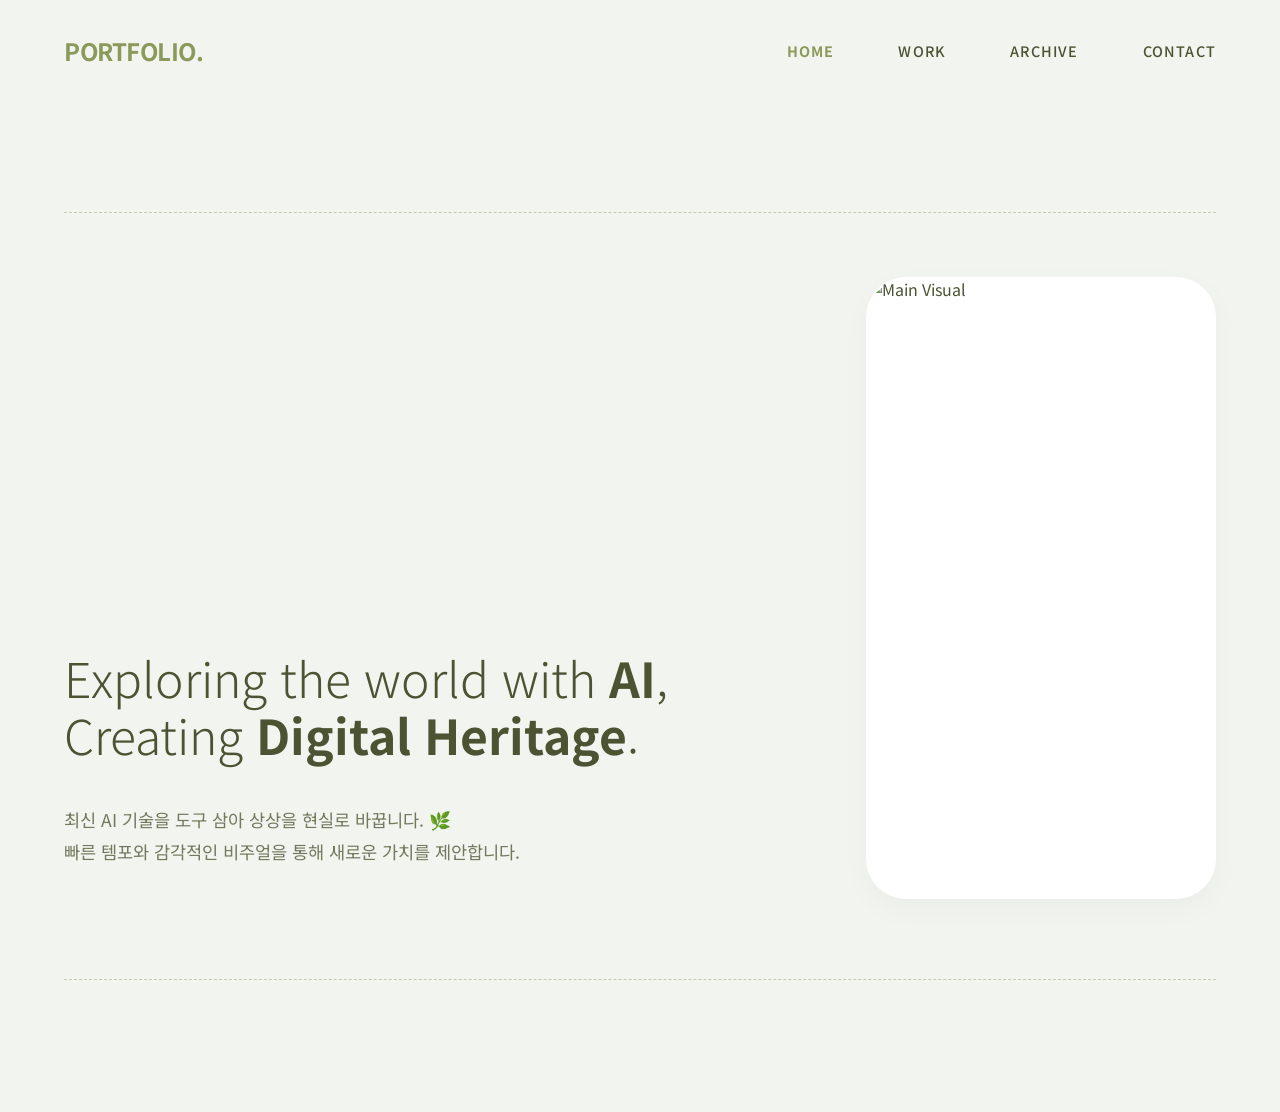
==== index.html @ 9981518b "Add files via upload" ====
<!DOCTYPE html>
<html lang="ko">
<head>
    <meta charset="UTF-8">
    <meta name="viewport" content="width=device-width, initial-scale=1.0">
    <title>HOME | PORTFOLIO</title>
    <link rel="stylesheet" href="CSS/style.css">
    <style>
        /* 메인 섹션 전용 레이아웃 및 모션 스타일 */
        .hero-content {
            display: flex;
            justify-content: flex-start; /* 왼쪽 기준으로 정렬 */
            align-items: flex-end; /* 하단 기준 정렬 */
            gap: 2.5rem; /* 이미지와 텍스트 사이 간격 축소 */
            margin: 4rem 0;
        }

        .hero-text-side {
            flex: 1;
            padding-bottom: 2rem; /* 이미지와 높이 밸런스 조정 */
        }

        .main-slogan {
            font-size: 3rem; /* 크기 축소 */
            font-weight: 300;
            line-height: 1.2;
            margin-bottom: 2.5rem;
            color: var(--dark-sage);
        }

        .intro-text {
            font-size: 1.1rem;
            line-height: 1.8;
            color: var(--sub-text);
            word-break: keep-all;
        }

        /* 이미지 컨테이너: 왼쪽으로 이동 및 너비 조정 */
        .main-visual-side {
            flex: 0 0 350px; /* 이미지 너비 약간 축소 */
            margin-left: -1rem; /* 왼쪽으로 미세하게 더 이동 */
        }

        /* 이미지 모달 및 애니메이션 스타일 */
        .visual-container {
            width: 100%;
            aspect-ratio: 9 / 16;
            border-radius: 40px;
            overflow: hidden;
            background-color: var(--white);
            
            /* 초기 그림자 설정: 은은하게 */
            box-shadow: 0 10px 30px rgba(0,0,0,0.03);
            
            /* 부드러운 전환 효과 설정 */
            transition: transform 0.6s cubic-bezier(0.22, 1, 0.36, 1), box-shadow 0.6s ease;
        }

        .visual-container img {
            width: 100%;
            height: 100%;
            object-fit: cover;
            
            /* 이미지 자체에도 부드러운 전환 효과 추가 */
            transition: transform 0.6s cubic-bezier(0.22, 1, 0.36, 1);
        }

        /* 커서를 올렸을 때 (Hover) 모션 효과 */
        .main-visual-side:hover .visual-container {
            /* 위로 살짝 떠오르는 효과 */
            transform: translateY(-15px);
            
            /* 세이지 그린 톤의 그림자 강화 */
            box-shadow: 0 25px 50px rgba(138, 154, 91, 0.15);
        }

        .main-visual-side:hover .visual-container img {
            /* 이미지 자체가 미세하게 확대되는 효과 */
            transform: scale(1.03);
        }

        /* 모바일 대응 */
        @media (max-width: 900px) {
            .hero-content {
                flex-direction: column;
                align-items: center;
                text-align: center;
                gap: 3rem;
            }
            .hero-text-side { padding-bottom: 0; }
            .main-visual-side { flex: 0 0 auto; width: 100%; max-width: 320px; margin-left: 0; }
            .main-slogan { font-size: 2.2rem; }
            
            /* 모바일에서는 호버 효과 제외 (터치 디바이스 고려) */
            .main-visual-side:hover .visual-container {
                transform: none;
                box-shadow: 0 10px 30px rgba(0,0,0,0.03);
            }
            .main-visual-side:hover .visual-container img {
                transform: none;
            }
        }
    </style>
</head>
<body>
    <nav class="navbar">
        <div class="logo">PORTFOLIO.</div>
        <ul class="nav-links">
            <li><a href="index.html">Home</a></li>
            <li class="dropdown">
                <a href="project.html" class="dropbtn">Work</a>
                <ul class="dropdown-content">
                    <li><a href="project.html#digital">Digital Heritage</a></li>
                    <li><a href="project.html#ai">AI Content</a></li>
                </ul>
            </li>
            <li class="dropdown">
                <a href="archive.html" class="dropbtn">Archive</a>
                <ul class="dropdown-content">
                    <li><a href="archive.html#shorts">Shortform</a></li>
                    <li><a href="archive.html#lab">Visual Lab</a></li>
                </ul>
            </li>
            <li><a href="connect.html">Contact</a></li>
        </ul>
    </nav>

    <main class="container">
        <div class="stitch-line"></div>

        <section class="hero-content">
            
            <div class="hero-text-side">
                <h1 class="main-slogan">
                    Exploring the world with <b>AI</b>,<br>
                    Creating <b>Digital Heritage</b>.
                </h1>
                <p class="intro-text">
                    최신 AI 기술을 도구 삼아 상상을 현실로 바꿉니다. 🌿<br>
                    빠른 템포와 감각적인 비주얼을 통해 새로운 가치를 제안합니다.
                </p>
            </div>

            <div class="main-visual-side">
                <div class="visual-container">
                    <img src="IMAGES/1.png" alt="Main Visual">
                </div>
            </div>

        </section>

        <div class="stitch-line" style="margin-top: 5rem;"></div>
    </main>

    <script src="JS/main.js"></script>
</body>
</html>
---- CSS/style.css ----
@import url('https://fonts.googleapis.com/css2?family=Noto+Sans+KR:wght@300;400;500;700&display=swap');

:root {
    --bg-color: #f2f4ef;
    --main-sage: #8a9a5b;
    --dark-sage: #4b5332;
    --sub-text: #707a5e;
    --stitch-color: #c2ccb1;
    --white: #ffffff;
}

* { margin: 0; padding: 0; box-sizing: border-box; }

body {
    background-color: var(--bg-color);
    color: var(--dark-sage);
    font-family: 'Noto Sans KR', sans-serif;
    line-height: 1.6;
}

/* --- Navigation & Dropdown (수정 핵심) --- */
.navbar {
    display: flex; justify-content: space-between; align-items: center;
    padding: 2rem 5%; position: fixed; width: 100%; top: 0;
    background: rgba(242, 244, 239, 0.95); backdrop-filter: blur(10px); z-index: 2000;
}

.logo { font-size: 1.5rem; font-weight: 700; color: var(--main-sage); letter-spacing: -0.5px; }

.nav-links { list-style: none; display: flex; gap: 4rem; align-items: center; }
.nav-links li { position: relative; }
.nav-links a { 
    text-decoration: none; color: var(--dark-sage); 
    font-size: 0.9rem; font-weight: 500; text-transform: uppercase; letter-spacing: 1.2px;
}

/* 드롭다운 박스: 장식(원/삼각형) 완전 제거 및 간격 조정 */
.dropdown-content {
    display: none; 
    position: absolute; 
    top: 100%; /* 메뉴 바로 아래에 붙도록 조정 */
    left: 50%; 
    transform: translateX(-50%);
    background: var(--white); 
    min-width: 140px; /* 박스 가로폭 축소 */
    padding: 0.5rem 0; /* 상하 여백 축소 */
    border-radius: 12px; /* 깔끔한 라운드 */
    box-shadow: 0 8px 20px rgba(0,0,0,0.08); 
    border: 1px solid var(--stitch-color);
    list-style: none;
}

/* 박스 외부의 모든 장식 요소(원, 삼각형 등) 제거 */
.dropdown-content::before, .dropdown-content::after {
    display: none !important;
    content: none !important;
}

.dropdown-content a { 
    display: block; 
    padding: 0.6rem 1rem !important; 
    font-size: 0.8rem !important; 
    color: var(--sub-text) !important; 
    text-align: center; 
    text-transform: none; 
}

.dropdown-content a:hover { 
    color: var(--main-sage) !important; 
    background-color: #f8f9f5; 
}

.dropdown:hover .dropdown-content { 
    display: block; 
    margin-top: 10px; /* 살짝의 유격만 부여 */
}

/* --- Layout Elements --- */
.container { padding: 180px 5% 100px; max-width: 1400px; margin: 0 auto; }
.stitch-line { border-top: 1px dashed var(--stitch-color); width: 100%; margin: 2rem 0; }
.grid { display: grid; gap: 40px; margin-top: 3rem; }
.grid-item img { width: 100%; border-radius: 30px; }

/* Video Elements */
.video-container {
    position: relative; cursor: pointer; border-radius: 25px; overflow: hidden;
    aspect-ratio: 9 / 16; background: var(--white);
}
.video-container img { width: 100%; height: 100%; object-fit: cover; }
.play-overlay {
    position: absolute; top: 0; left: 0; width: 100%; height: 100%;
    background: rgba(138, 154, 91, 0.15); display: flex; align-items: center; justify-content: center;
    opacity: 0; transition: 0.3s;
}
.video-container:hover .play-overlay { opacity: 1; }

/* Modal */
.modal {
    display: none; position: fixed; z-index: 3000; top: 0; left: 0; width: 100%; height: 100%;
    background: rgba(0,0,0,0.9); align-items: center; justify-content: center;
}
.modal-content { position: relative; width: 90%; max-width: 380px; aspect-ratio: 9/16; }
.modal-content iframe { width: 100%; height: 100%; border-radius: 20px; border: none; }
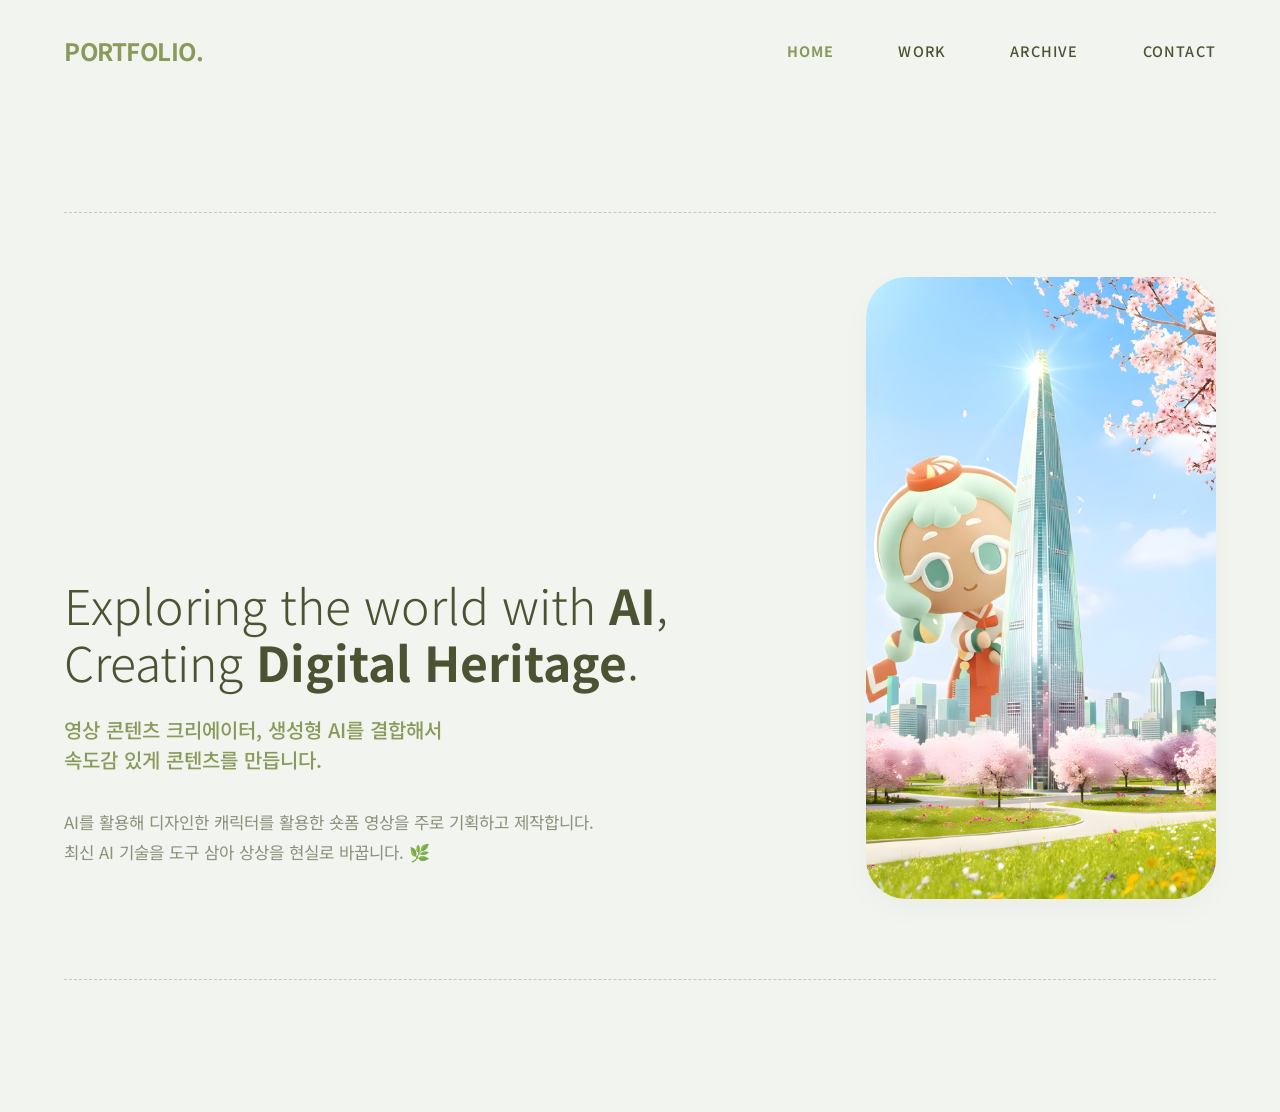
==== commit c94d3741: "Update index.html" ====
--- a/index.html
+++ b/index.html
@@ -6,53 +6,57 @@
     <title>HOME | PORTFOLIO</title>
     <link rel="stylesheet" href="CSS/style.css">
     <style>
-        /* 메인 섹션 전용 레이아웃 및 모션 스타일 */
         .hero-content {
             display: flex;
-            justify-content: flex-start; /* 왼쪽 기준으로 정렬 */
-            align-items: flex-end; /* 하단 기준 정렬 */
-            gap: 2.5rem; /* 이미지와 텍스트 사이 간격 축소 */
+            justify-content: flex-start;
+            align-items: flex-end;
+            gap: 2.5rem;
             margin: 4rem 0;
         }
 
         .hero-text-side {
             flex: 1;
-            padding-bottom: 2rem; /* 이미지와 높이 밸런스 조정 */
+            padding-bottom: 2rem;
         }
 
         .main-slogan {
-            font-size: 3rem; /* 크기 축소 */
+            font-size: 3rem;
             font-weight: 300;
             line-height: 1.2;
-            margin-bottom: 2.5rem;
+            margin-bottom: 1.5rem; /* 간격 살짝 축소 */
             color: var(--dark-sage);
         }
 
+        /* 신규 추가: 구체적인 자기소개 스타일 */
+        .personal-intro {
+            font-size: 1.25rem;
+            font-weight: 500;
+            color: var(--main-sage);
+            margin-bottom: 2rem;
+            line-height: 1.5;
+            word-break: keep-all;
+        }
+
         .intro-text {
-            font-size: 1.1rem;
+            font-size: 1.05rem;
             line-height: 1.8;
             color: var(--sub-text);
             word-break: keep-all;
+            opacity: 0.8;
         }
 
-        /* 이미지 컨테이너: 왼쪽으로 이동 및 너비 조정 */
         .main-visual-side {
-            flex: 0 0 350px; /* 이미지 너비 약간 축소 */
-            margin-left: -1rem; /* 왼쪽으로 미세하게 더 이동 */
+            flex: 0 0 350px;
+            margin-left: -1rem;
         }
 
-        /* 이미지 모달 및 애니메이션 스타일 */
         .visual-container {
             width: 100%;
             aspect-ratio: 9 / 16;
             border-radius: 40px;
             overflow: hidden;
             background-color: var(--white);
-            
-            /* 초기 그림자 설정: 은은하게 */
             box-shadow: 0 10px 30px rgba(0,0,0,0.03);
-            
-            /* 부드러운 전환 효과 설정 */
             transition: transform 0.6s cubic-bezier(0.22, 1, 0.36, 1), box-shadow 0.6s ease;
         }
 
@@ -60,26 +64,18 @@
             width: 100%;
             height: 100%;
             object-fit: cover;
-            
-            /* 이미지 자체에도 부드러운 전환 효과 추가 */
             transition: transform 0.6s cubic-bezier(0.22, 1, 0.36, 1);
         }
 
-        /* 커서를 올렸을 때 (Hover) 모션 효과 */
         .main-visual-side:hover .visual-container {
-            /* 위로 살짝 떠오르는 효과 */
             transform: translateY(-15px);
-            
-            /* 세이지 그린 톤의 그림자 강화 */
             box-shadow: 0 25px 50px rgba(138, 154, 91, 0.15);
         }
 
         .main-visual-side:hover .visual-container img {
-            /* 이미지 자체가 미세하게 확대되는 효과 */
             transform: scale(1.03);
         }
 
-        /* 모바일 대응 */
         @media (max-width: 900px) {
             .hero-content {
                 flex-direction: column;
@@ -90,15 +86,6 @@
             .hero-text-side { padding-bottom: 0; }
             .main-visual-side { flex: 0 0 auto; width: 100%; max-width: 320px; margin-left: 0; }
             .main-slogan { font-size: 2.2rem; }
-            
-            /* 모바일에서는 호버 효과 제외 (터치 디바이스 고려) */
-            .main-visual-side:hover .visual-container {
-                transform: none;
-                box-shadow: 0 10px 30px rgba(0,0,0,0.03);
-            }
-            .main-visual-side:hover .visual-container img {
-                transform: none;
-            }
         }
     </style>
 </head>
@@ -135,9 +122,15 @@
                     Exploring the world with <b>AI</b>,<br>
                     Creating <b>Digital Heritage</b>.
                 </h1>
+
+                <p class="personal-intro">
+                    영상 콘텐츠 크리에이터, 생성형 AI를 결합해서 <br>
+                    속도감 있게 콘텐츠를 만듭니다.
+                </p>
+
                 <p class="intro-text">
-                    최신 AI 기술을 도구 삼아 상상을 현실로 바꿉니다. 🌿<br>
-                    빠른 템포와 감각적인 비주얼을 통해 새로운 가치를 제안합니다.
+                    AI를 활용해 디자인한 캐릭터를 활용한 숏폼 영상을 주로 기획하고 제작합니다. <br>
+                    최신 AI 기술을 도구 삼아 상상을 현실로 바꿉니다. 🌿
                 </p>
             </div>
 
@@ -154,4 +147,4 @@
 
     <script src="JS/main.js"></script>
 </body>
-</html>+</html>
